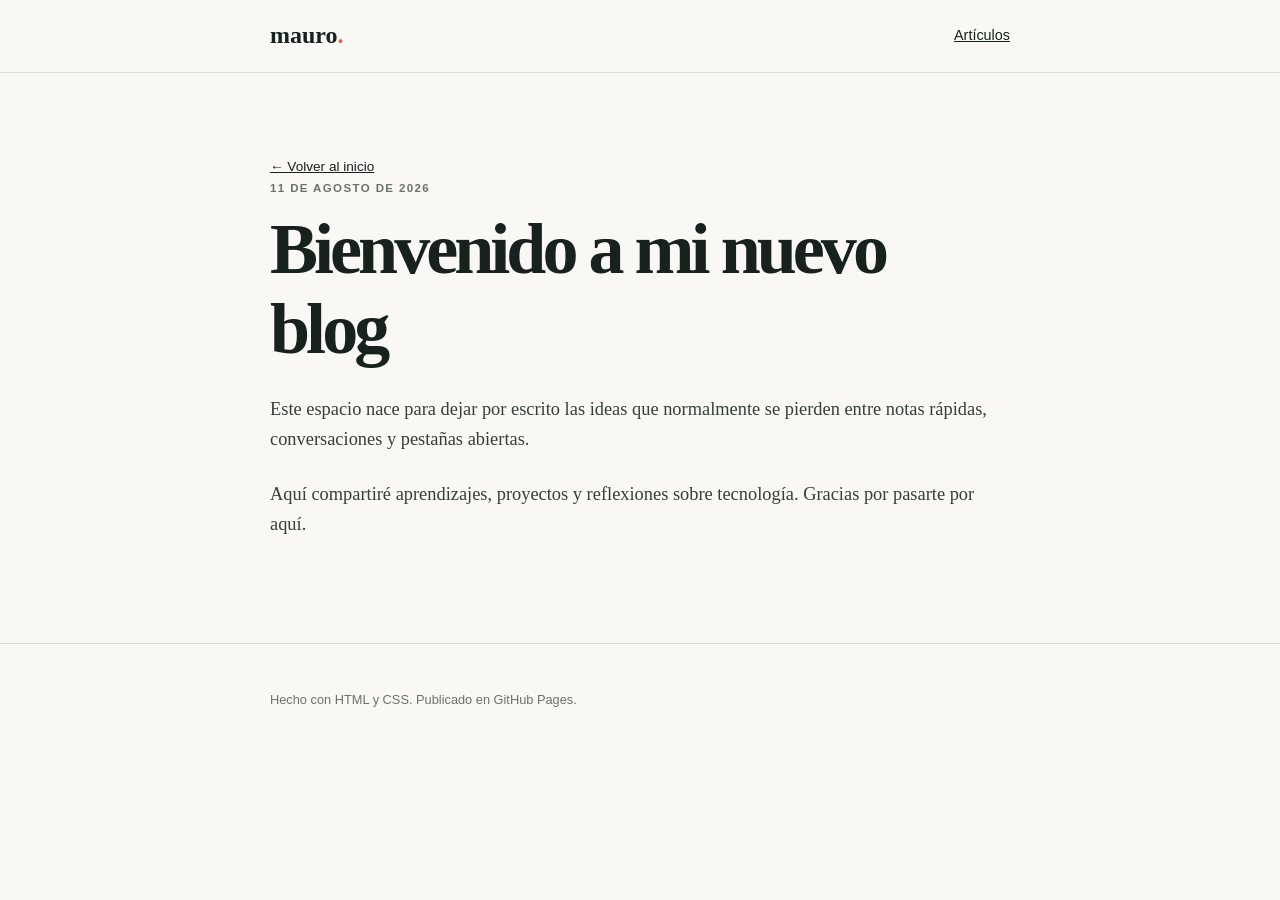
==== posts/bienvenido.html @ c7894869 "Create static blog" ====
<!doctype html>
<html lang="es">
  <head>
    <meta charset="UTF-8" />
    <meta name="viewport" content="width=device-width, initial-scale=1.0" />
    <meta name="description" content="Bienvenido al blog de Mauro." />
    <title>Bienvenido a mi nuevo blog · Mauro</title>
    <link rel="stylesheet" href="../assets/css/styles.css" />
  </head>
  <body>
    <header class="site-header">
      <nav class="container nav" aria-label="Navegación principal">
        <a class="brand" href="../">mauro<span>.</span></a>
        <a href="../#articulos">Artículos</a>
      </nav>
    </header>

    <main class="container article">
      <a class="back-link" href="../">← Volver al inicio</a>
      <p class="eyebrow">11 DE AGOSTO DE 2026</p>
      <h1>Bienvenido a mi nuevo blog</h1>
      <div class="article-content">
        <p>
          Este espacio nace para dejar por escrito las ideas que normalmente se pierden entre notas rápidas,
          conversaciones y pestañas abiertas.
        </p>
        <p>
          Aquí compartiré aprendizajes, proyectos y reflexiones sobre tecnología. Gracias por pasarte por aquí.
        </p>
      </div>
    </main>

    <footer class="site-footer">
      <div class="container">
        <p>Hecho con HTML y CSS. Publicado en GitHub Pages.</p>
      </div>
    </footer>
  </body>
</html>
---- assets/css/styles.css ----
:root {
  --ink: #17211d;
  --muted: #69736d;
  --paper: #f9f8f4;
  --accent: #e75d36;
  --line: #dddcd6;
  font-family: Georgia, "Times New Roman", serif;
  color: var(--ink);
  background: var(--paper);
}

* {
  box-sizing: border-box;
}

html {
  scroll-behavior: smooth;
}

body {
  margin: 0;
  line-height: 1.65;
}

a {
  color: inherit;
}

.container {
  width: min(100% - 2.5rem, 740px);
  margin: 0 auto;
}

.site-header {
  border-bottom: 1px solid var(--line);
  font-family: Arial, sans-serif;
}

.nav {
  display: flex;
  align-items: center;
  justify-content: space-between;
  min-height: 4.5rem;
  font-size: 0.9rem;
}

.brand {
  font-family: Georgia, serif;
  font-size: 1.5rem;
  font-weight: bold;
  text-decoration: none;
}

.brand span,
.read-more {
  color: var(--accent);
}

.hero {
  padding: 7rem 0 5rem;
}

.eyebrow,
.post-meta {
  margin: 0;
  color: var(--muted);
  font-family: Arial, sans-serif;
  font-size: 0.72rem;
  font-weight: bold;
  letter-spacing: 0.12em;
}

h1,
h2,
h3 {
  line-height: 1.12;
}

h1 {
  max-width: 620px;
  margin: 0.65rem 0 1.25rem;
  font-size: clamp(2.7rem, 8vw, 5.25rem);
  letter-spacing: -0.055em;
}

h2 {
  margin: 0.5rem 0 2rem;
  font-size: 2rem;
}

h3 {
  margin: 0.75rem 0;
  font-size: 1.65rem;
}

.intro {
  max-width: 540px;
  color: var(--muted);
  font-size: 1.2rem;
}

.posts {
  padding-bottom: 6rem;
}

.post-card {
  border-top: 1px solid var(--line);
  padding: 2rem 0;
}

.post-card p:not(.post-meta) {
  color: var(--muted);
}

.read-more {
  font-family: Arial, sans-serif;
  font-size: 0.85rem;
  font-weight: bold;
  text-decoration: none;
}

.read-more:hover,
.post-card h3 a:hover {
  text-decoration: underline;
}

.article {
  padding: 5rem 0;
}

.article h1 {
  font-size: clamp(2.5rem, 7vw, 4.5rem);
}

.article-content {
  color: #354038;
  font-size: 1.15rem;
}

.article-content p {
  margin: 1.5rem 0;
}

.back-link {
  font-family: Arial, sans-serif;
  font-size: 0.85rem;
}

.site-footer {
  border-top: 1px solid var(--line);
  color: var(--muted);
  font-family: Arial, sans-serif;
  font-size: 0.8rem;
  padding: 2rem 0;
}
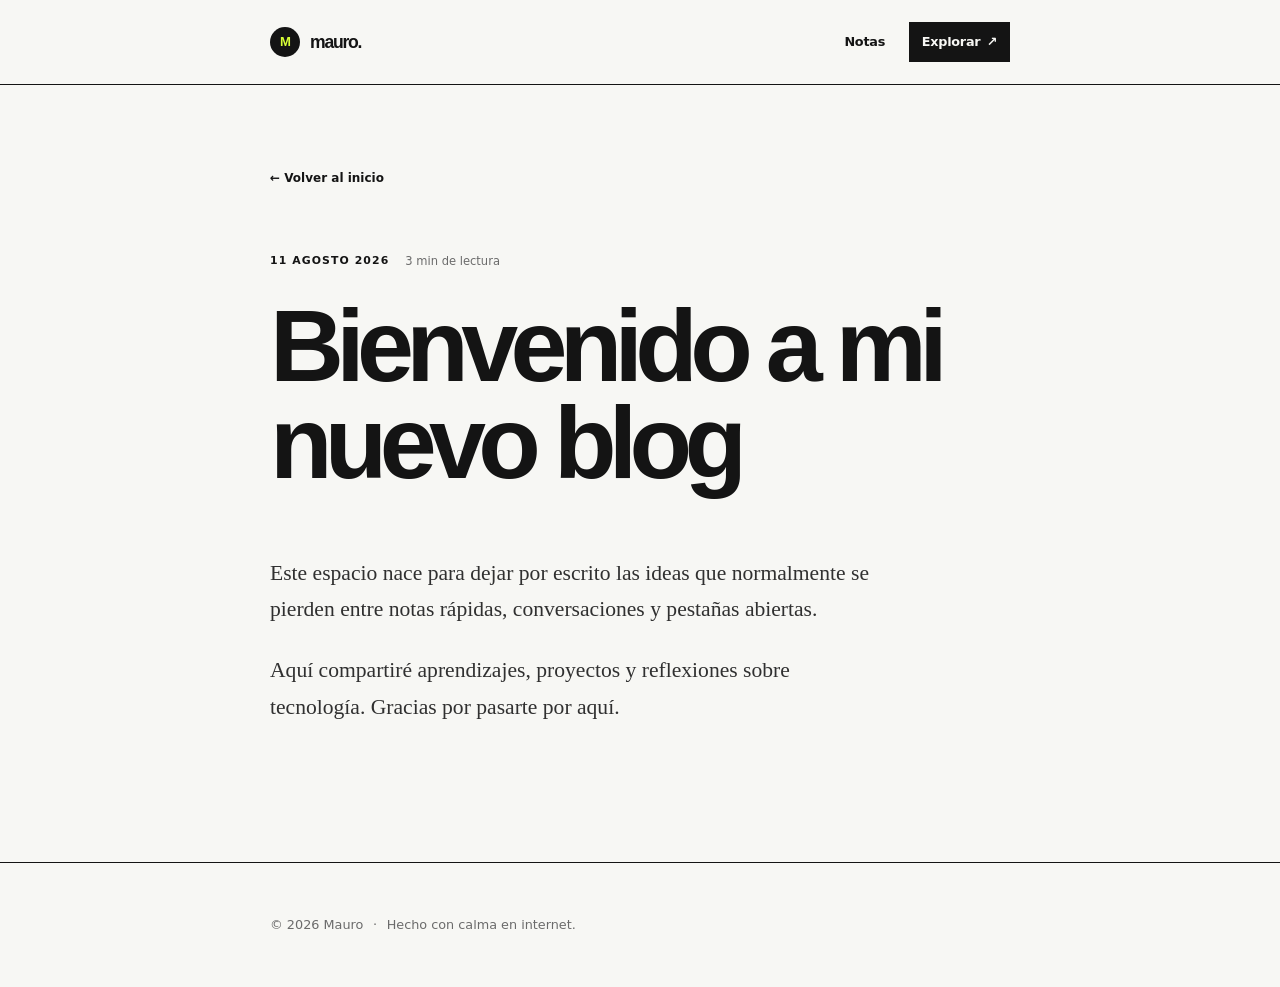
==== commit e89172a3: "Refresh blog visual theme" ====
--- a/posts/bienvenido.html
+++ b/posts/bienvenido.html
@@ -10,14 +10,23 @@
   <body>
     <header class="site-header">
       <nav class="container nav" aria-label="Navegación principal">
-        <a class="brand" href="../">mauro<span>.</span></a>
-        <a href="../#articulos">Artículos</a>
+        <a class="brand" href="../" aria-label="Inicio de Mauro">
+          <span class="brand-mark">M</span>
+          <span>mauro.</span>
+        </a>
+        <div class="nav-links">
+          <a href="../#articulos">Notas</a>
+          <a class="nav-cta" href="../#articulos">Explorar <span aria-hidden="true">↗</span></a>
+        </div>
       </nav>
     </header>
 
     <main class="container article">
       <a class="back-link" href="../">← Volver al inicio</a>
-      <p class="eyebrow">11 DE AGOSTO DE 2026</p>
+      <div class="article-meta">
+        <p class="eyebrow">11 AGOSTO 2026</p>
+        <p>3 min de lectura</p>
+      </div>
       <h1>Bienvenido a mi nuevo blog</h1>
       <div class="article-content">
         <p>
@@ -32,7 +41,7 @@
 
     <footer class="site-footer">
       <div class="container">
-        <p>Hecho con HTML y CSS. Publicado en GitHub Pages.</p>
+        <p>© 2026 Mauro <span>·</span> Hecho con calma en internet.</p>
       </div>
     </footer>
   </body>
--- a/assets/css/styles.css
+++ b/assets/css/styles.css
@@ -1,10 +1,12 @@
 :root {
-  --ink: #17211d;
-  --muted: #69736d;
-  --paper: #f9f8f4;
-  --accent: #e75d36;
-  --line: #dddcd6;
-  font-family: Georgia, "Times New Roman", serif;
+  --ink: #141414;
+  --muted: #6b6b6b;
+  --paper: #f7f7f4;
+  --accent: #d8ff36;
+  --line: #d8d8d3;
+  --display: "Arial Narrow", "Helvetica Neue", Arial, sans-serif;
+  --sans: Inter, ui-sans-serif, system-ui, -apple-system, BlinkMacSystemFont, "Segoe UI", sans-serif;
+  font-family: var(--sans);
   color: var(--ink);
   background: var(--paper);
 }
@@ -19,7 +21,7 @@
 
 body {
   margin: 0;
-  line-height: 1.65;
+  line-height: 1.5;
 }
 
 a {
@@ -32,109 +34,248 @@
 }
 
 .site-header {
-  border-bottom: 1px solid var(--line);
-  font-family: Arial, sans-serif;
+  border-bottom: 1px solid var(--ink);
 }
 
 .nav {
   display: flex;
   align-items: center;
   justify-content: space-between;
-  min-height: 4.5rem;
-  font-size: 0.9rem;
+  min-height: 5.25rem;
+  font-size: 0.8rem;
+  font-weight: 700;
+  letter-spacing: -0.02em;
 }
 
 .brand {
-  font-family: Georgia, serif;
-  font-size: 1.5rem;
-  font-weight: bold;
-  text-decoration: none;
-}
-
-.brand span,
-.read-more {
+  display: inline-flex;
+  align-items: center;
+  gap: 0.6rem;
+  font-family: var(--display);
+  font-size: 1.1rem;
+  font-weight: 800;
+  letter-spacing: -0.07em;
+  text-decoration: none;
+}
+
+.brand-mark {
+  display: grid;
+  width: 1.9rem;
+  height: 1.9rem;
+  place-items: center;
+  border-radius: 50%;
+  background: var(--ink);
   color: var(--accent);
+  font-size: 0.82rem;
+  letter-spacing: -0.05em;
+}
+
+.nav-links {
+  display: flex;
+  align-items: center;
+  gap: 1.5rem;
+}
+
+.nav-links a {
+  text-decoration: none;
+}
+
+.nav-cta {
+  display: inline-flex;
+  gap: 0.4rem;
+  align-items: center;
+  padding: 0.65rem 0.8rem;
+  background: var(--ink);
+  color: var(--paper);
 }
 
 .hero {
-  padding: 7rem 0 5rem;
+  display: flex;
+  flex-direction: column;
+  justify-content: center;
+  min-height: calc(100vh - 5.25rem);
+  padding: 6rem 0 5rem;
+}
+
+.hero-topline {
+  display: flex;
+  align-items: center;
+  justify-content: space-between;
+  margin-bottom: 1.7rem;
 }
 
 .eyebrow,
 .post-meta {
   margin: 0;
-  color: var(--muted);
-  font-family: Arial, sans-serif;
-  font-size: 0.72rem;
-  font-weight: bold;
-  letter-spacing: 0.12em;
+  font-size: 0.68rem;
+  font-weight: 750;
+  letter-spacing: 0.1em;
+}
+
+.status {
+  display: inline-flex;
+  align-items: center;
+  gap: 0.4rem;
+  color: var(--muted);
+  font-size: 0.7rem;
+  font-weight: 600;
+}
+
+.status span {
+  width: 0.45rem;
+  height: 0.45rem;
+  border-radius: 50%;
+  background: #64c94c;
 }
 
 h1,
 h2,
 h3 {
-  line-height: 1.12;
+  font-family: var(--display);
+  line-height: 0.94;
+  letter-spacing: -0.075em;
 }
 
 h1 {
-  max-width: 620px;
-  margin: 0.65rem 0 1.25rem;
-  font-size: clamp(2.7rem, 8vw, 5.25rem);
-  letter-spacing: -0.055em;
+  max-width: 720px;
+  margin: 0;
+  font-size: clamp(4rem, 11vw, 8.5rem);
+  font-weight: 800;
+}
+
+h1 em {
+  color: var(--muted);
+  font-family: Georgia, "Times New Roman", serif;
+  font-size: 0.92em;
+  font-weight: 400;
+  letter-spacing: -0.1em;
 }
 
 h2 {
-  margin: 0.5rem 0 2rem;
-  font-size: 2rem;
+  margin: 0.6rem 0 0;
+  font-size: clamp(2.25rem, 5vw, 3.65rem);
+}
+
+h2 span {
+  color: var(--muted);
+  font-size: 0.38em;
+  font-weight: 500;
+  vertical-align: top;
 }
 
 h3 {
-  margin: 0.75rem 0;
-  font-size: 1.65rem;
+  margin: 0.6rem 0 1rem;
+  font-size: clamp(2rem, 4vw, 3.3rem);
+  font-weight: 750;
 }
 
 .intro {
-  max-width: 540px;
-  color: var(--muted);
-  font-size: 1.2rem;
+  max-width: 440px;
+  margin: 2rem 0 0;
+  font-size: 1.05rem;
+  letter-spacing: -0.025em;
+}
+
+.hero-link {
+  display: inline-flex;
+  align-items: center;
+  gap: 0.7rem;
+  width: fit-content;
+  margin-top: 3.5rem;
+  border-bottom: 1px solid var(--ink);
+  padding-bottom: 0.4rem;
+  font-size: 0.78rem;
+  font-weight: 700;
+  text-decoration: none;
 }
 
 .posts {
-  padding-bottom: 6rem;
+  padding-bottom: 7rem;
+}
+
+.section-heading {
+  padding-bottom: 2.5rem;
 }
 
 .post-card {
   border-top: 1px solid var(--line);
-  padding: 2rem 0;
+}
+
+.post-card-link {
+  display: grid;
+  grid-template-columns: 3rem 1fr auto;
+  gap: 1.25rem;
+  align-items: start;
+  padding: 2.5rem 0;
+  text-decoration: none;
+  transition: background 180ms ease, padding 180ms ease;
+}
+
+.post-card-link:hover {
+  padding-right: 0.6rem;
+  padding-left: 0.6rem;
+  background: var(--accent);
 }
 
 .post-card p:not(.post-meta) {
-  color: var(--muted);
-}
-
-.read-more {
-  font-family: Arial, sans-serif;
-  font-size: 0.85rem;
-  font-weight: bold;
-  text-decoration: none;
-}
-
-.read-more:hover,
-.post-card h3 a:hover {
-  text-decoration: underline;
+  max-width: 500px;
+  margin: 0;
+  color: var(--muted);
+  font-size: 0.98rem;
+}
+
+.post-number {
+  color: var(--muted);
+  font-size: 0.72rem;
+  font-weight: 700;
+}
+
+.post-arrow {
+  display: grid;
+  width: 2.4rem;
+  height: 2.4rem;
+  place-items: center;
+  border: 1px solid var(--ink);
+  border-radius: 50%;
+  font-size: 1.1rem;
+  transition: background 180ms ease, color 180ms ease;
+}
+
+.post-card-link:hover .post-arrow {
+  background: var(--ink);
+  color: var(--accent);
 }
 
 .article {
-  padding: 5rem 0;
+  max-width: 820px;
+  padding: 5rem 0 7rem;
 }
 
 .article h1 {
-  font-size: clamp(2.5rem, 7vw, 4.5rem);
+  max-width: 780px;
+  margin: 1.75rem 0 4rem;
+  font-size: clamp(3.25rem, 8vw, 6.5rem);
+}
+
+.article-meta {
+  display: flex;
+  align-items: center;
+  gap: 1rem;
+  margin-top: 4rem;
+}
+
+.article-meta p:last-child {
+  margin: 0;
+  color: var(--muted);
+  font-size: 0.72rem;
 }
 
 .article-content {
-  color: #354038;
-  font-size: 1.15rem;
+  max-width: 600px;
+  color: #303030;
+  font-family: Georgia, "Times New Roman", serif;
+  font-size: clamp(1.15rem, 2vw, 1.35rem);
+  line-height: 1.7;
 }
 
 .article-content p {
@@ -142,14 +283,55 @@
 }
 
 .back-link {
-  font-family: Arial, sans-serif;
-  font-size: 0.85rem;
+  font-size: 0.75rem;
+  font-weight: 700;
+  text-decoration: none;
+}
+
+.back-link:hover {
+  text-decoration: underline;
 }
 
 .site-footer {
-  border-top: 1px solid var(--line);
-  color: var(--muted);
-  font-family: Arial, sans-serif;
+  border-top: 1px solid var(--ink);
+  color: var(--muted);
   font-size: 0.8rem;
-  padding: 2rem 0;
-}
+  padding: 2.5rem 0;
+}
+
+.site-footer span {
+  padding: 0 0.35rem;
+}
+
+@media (max-width: 560px) {
+  .nav-links > a:first-child {
+    display: none;
+  }
+
+  .nav-cta {
+    padding: 0.55rem 0.65rem;
+  }
+
+  .hero {
+    min-height: 40rem;
+    padding: 5rem 0 4rem;
+  }
+
+  .post-card-link {
+    grid-template-columns: 2rem 1fr;
+    gap: 0.75rem;
+  }
+
+  .post-arrow {
+    grid-column: 2;
+    grid-row: 3;
+  }
+
+  .article {
+    padding-top: 3.5rem;
+  }
+
+  .article-meta {
+    margin-top: 3.5rem;
+  }
+}
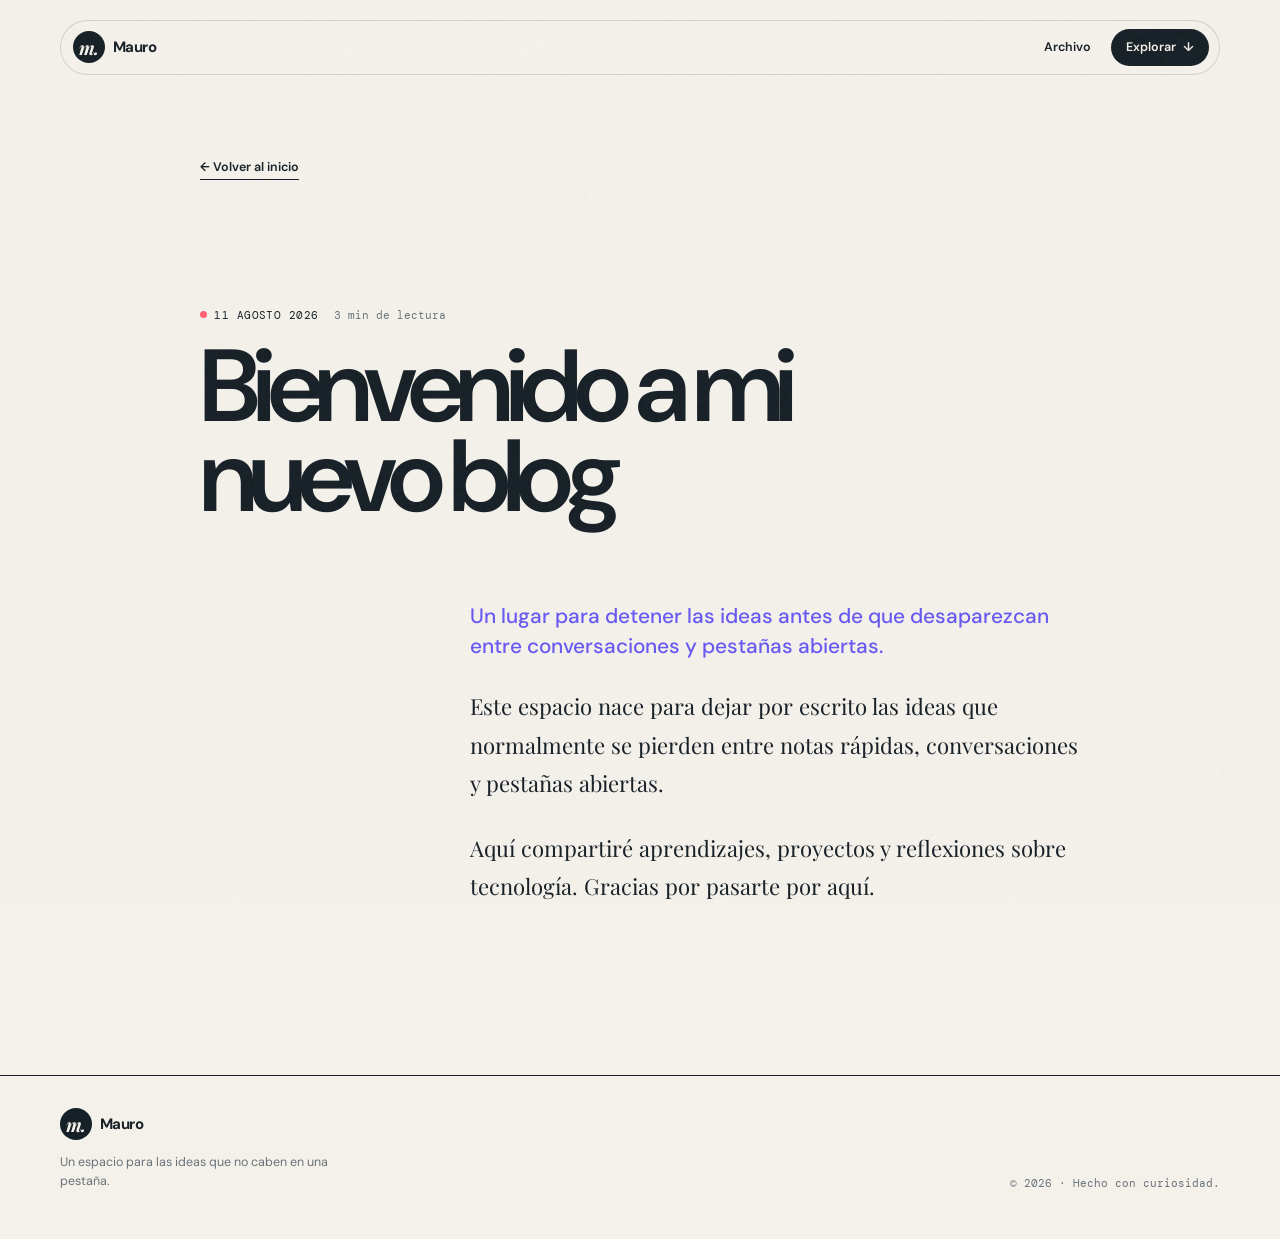
==== commit 8bb577fd: "Build interactive blog experience" ====
--- a/posts/bienvenido.html
+++ b/posts/bienvenido.html
@@ -6,29 +6,36 @@
     <meta name="description" content="Bienvenido al blog de Mauro." />
     <title>Bienvenido a mi nuevo blog · Mauro</title>
     <link rel="stylesheet" href="../assets/css/styles.css" />
+    <script src="../assets/js/main.js" defer></script>
   </head>
-  <body>
+  <body class="article-page">
+    <div class="noise" aria-hidden="true"></div>
     <header class="site-header">
       <nav class="container nav" aria-label="Navegación principal">
         <a class="brand" href="../" aria-label="Inicio de Mauro">
-          <span class="brand-mark">M</span>
-          <span>mauro.</span>
+          <span class="brand-mark">m.</span>
+          <span>Mauro</span>
         </a>
         <div class="nav-links">
-          <a href="../#articulos">Notas</a>
-          <a class="nav-cta" href="../#articulos">Explorar <span aria-hidden="true">↗</span></a>
+          <a href="../#articulos">Archivo</a>
+          <a class="nav-cta" href="../#articulos">Explorar <span aria-hidden="true">↓</span></a>
         </div>
       </nav>
     </header>
 
     <main class="container article">
-      <a class="back-link" href="../">← Volver al inicio</a>
-      <div class="article-meta">
-        <p class="eyebrow">11 AGOSTO 2026</p>
-        <p>3 min de lectura</p>
+      <a class="back-link magnetic" href="../">← Volver al inicio</a>
+      <div class="article-hero reveal">
+        <div class="article-meta">
+          <p class="eyebrow"><span class="live-dot"></span> 11 AGOSTO 2026</p>
+          <p>3 min de lectura</p>
+        </div>
+        <h1>Bienvenido a mi nuevo blog</h1>
       </div>
-      <h1>Bienvenido a mi nuevo blog</h1>
-      <div class="article-content">
+      <div class="article-content reveal">
+        <p class="lead">
+          Un lugar para detener las ideas antes de que desaparezcan entre conversaciones y pestañas abiertas.
+        </p>
         <p>
           Este espacio nace para dejar por escrito las ideas que normalmente se pierden entre notas rápidas,
           conversaciones y pestañas abiertas.
@@ -41,7 +48,11 @@
 
     <footer class="site-footer">
       <div class="container">
-        <p>© 2026 Mauro <span>·</span> Hecho con calma en internet.</p>
+        <div>
+          <a class="brand" href="../"><span class="brand-mark">m.</span><span>Mauro</span></a>
+          <p>Un espacio para las ideas que no caben en una pestaña.</p>
+        </div>
+        <p>© 2026 · Hecho con curiosidad.</p>
       </div>
     </footer>
   </body>
--- a/assets/css/styles.css
+++ b/assets/css/styles.css
@@ -1,14 +1,20 @@
+@import url("https://fonts.googleapis.com/css2?family=DM+Mono:wght@400;500&family=DM+Sans:opsz,wght@9..40,400;9..40,500;9..40,600;9..40,700&family=Playfair+Display:ital,wght@0,500;0,600;1,500;1,600&display=swap");
+
 :root {
-  --ink: #141414;
-  --muted: #6b6b6b;
-  --paper: #f7f7f4;
-  --accent: #d8ff36;
-  --line: #d8d8d3;
-  --display: "Arial Narrow", "Helvetica Neue", Arial, sans-serif;
-  --sans: Inter, ui-sans-serif, system-ui, -apple-system, BlinkMacSystemFont, "Segoe UI", sans-serif;
-  font-family: var(--sans);
+  --ink: #172026;
+  --paper: #f4f1eb;
+  --peach: #ffd7c9;
+  --violet: #6758f2;
+  --pink: #ff6174;
+  --lime: #cefa67;
+  --muted: #697279;
+  --line: rgba(23, 32, 38, 0.15);
+  --mono: "DM Mono", monospace;
+  --sans: "DM Sans", sans-serif;
+  --serif: "Playfair Display", Georgia, serif;
   color: var(--ink);
   background: var(--paper);
+  font-family: var(--sans);
 }
 
 * {
@@ -20,318 +26,619 @@
 }
 
 body {
+  min-width: 320px;
   margin: 0;
-  line-height: 1.5;
+  overflow-x: hidden;
 }
 
 a {
   color: inherit;
 }
 
+.noise {
+  position: fixed;
+  z-index: 10;
+  inset: 0;
+  pointer-events: none;
+  opacity: 0.045;
+  background-image: url("data:image/svg+xml,%3Csvg viewBox='0 0 180 180' xmlns='http://www.w3.org/2000/svg'%3E%3Cfilter id='n'%3E%3CfeTurbulence type='fractalNoise' baseFrequency='.9' numOctaves='4' stitchTiles='stitch'/%3E%3C/filter%3E%3Crect width='100%25' height='100%25' filter='url(%23n)' opacity='.7'/%3E%3C/svg%3E");
+}
+
 .container {
-  width: min(100% - 2.5rem, 740px);
+  width: min(100% - 3rem, 1160px);
   margin: 0 auto;
 }
 
 .site-header {
-  border-bottom: 1px solid var(--ink);
+  position: relative;
+  z-index: 2;
+  padding-top: 1.25rem;
 }
 
 .nav {
   display: flex;
   align-items: center;
   justify-content: space-between;
-  min-height: 5.25rem;
-  font-size: 0.8rem;
-  font-weight: 700;
-  letter-spacing: -0.02em;
+  border: 1px solid var(--line);
+  border-radius: 999px;
+  padding: 0.5rem 0.6rem 0.5rem 0.75rem;
+  background: rgba(244, 241, 235, 0.74);
+  backdrop-filter: blur(14px);
 }
 
 .brand {
   display: inline-flex;
   align-items: center;
-  gap: 0.6rem;
-  font-family: var(--display);
-  font-size: 1.1rem;
-  font-weight: 800;
-  letter-spacing: -0.07em;
+  gap: 0.5rem;
+  font-size: 0.94rem;
+  font-weight: 700;
+  letter-spacing: -0.04em;
   text-decoration: none;
 }
 
 .brand-mark {
   display: grid;
-  width: 1.9rem;
-  height: 1.9rem;
+  width: 2rem;
+  height: 2rem;
   place-items: center;
   border-radius: 50%;
   background: var(--ink);
-  color: var(--accent);
-  font-size: 0.82rem;
-  letter-spacing: -0.05em;
+  color: var(--paper);
+  font-family: var(--serif);
+  font-size: 1.15rem;
+  font-style: italic;
 }
 
 .nav-links {
   display: flex;
   align-items: center;
-  gap: 1.5rem;
-}
-
-.nav-links a {
+  gap: 1.25rem;
+  font-size: 0.78rem;
+  font-weight: 600;
+}
+
+.nav-links > a:not(.nav-cta) {
   text-decoration: none;
 }
 
 .nav-cta {
   display: inline-flex;
-  gap: 0.4rem;
-  align-items: center;
-  padding: 0.65rem 0.8rem;
+  gap: 0.45rem;
+  align-items: center;
+  border-radius: 999px;
+  padding: 0.65rem 0.95rem;
   background: var(--ink);
   color: var(--paper);
+  text-decoration: none;
+  transition: background 180ms ease, transform 180ms ease;
+}
+
+.nav-cta:hover {
+  background: var(--violet);
+  transform: translateY(-2px);
 }
 
 .hero {
-  display: flex;
-  flex-direction: column;
-  justify-content: center;
-  min-height: calc(100vh - 5.25rem);
-  padding: 6rem 0 5rem;
-}
-
-.hero-topline {
-  display: flex;
-  align-items: center;
-  justify-content: space-between;
-  margin-bottom: 1.7rem;
+  display: grid;
+  grid-template-columns: 1.08fr 0.92fr;
+  gap: clamp(2rem, 7vw, 8rem);
+  align-items: center;
+  min-height: min(800px, calc(100vh - 5rem));
+  padding: 6rem 0;
 }
 
 .eyebrow,
 .post-meta {
+  display: flex;
+  align-items: center;
+  gap: 0.45rem;
   margin: 0;
-  font-size: 0.68rem;
-  font-weight: 750;
-  letter-spacing: 0.1em;
-}
-
-.status {
-  display: inline-flex;
-  align-items: center;
-  gap: 0.4rem;
-  color: var(--muted);
-  font-size: 0.7rem;
-  font-weight: 600;
-}
-
-.status span {
+  font-family: var(--mono);
+  font-size: 0.67rem;
+  letter-spacing: 0.04em;
+}
+
+.live-dot {
+  display: inline-block;
   width: 0.45rem;
   height: 0.45rem;
   border-radius: 50%;
-  background: #64c94c;
+  background: var(--pink);
+  box-shadow: 0 0 0 0 rgba(255, 97, 116, 0.65);
+  animation: pulse 2s infinite;
 }
 
 h1,
 h2,
-h3 {
-  font-family: var(--display);
-  line-height: 0.94;
-  letter-spacing: -0.075em;
+h3,
+p {
+  margin-top: 0;
 }
 
 h1 {
-  max-width: 720px;
-  margin: 0;
-  font-size: clamp(4rem, 11vw, 8.5rem);
-  font-weight: 800;
-}
-
-h1 em {
+  max-width: 650px;
+  margin: 1.2rem 0 1.8rem;
+  font-size: clamp(3.75rem, 7.4vw, 7rem);
+  font-weight: 600;
+  letter-spacing: -0.08em;
+  line-height: 0.88;
+}
+
+h1 span,
+h2 em {
+  font-family: var(--serif);
+  font-weight: 500;
+  letter-spacing: -0.09em;
+}
+
+.intro {
+  max-width: 420px;
   color: var(--muted);
-  font-family: Georgia, "Times New Roman", serif;
-  font-size: 0.92em;
-  font-weight: 400;
-  letter-spacing: -0.1em;
-}
-
-h2 {
-  margin: 0.6rem 0 0;
-  font-size: clamp(2.25rem, 5vw, 3.65rem);
-}
-
-h2 span {
-  color: var(--muted);
-  font-size: 0.38em;
-  font-weight: 500;
-  vertical-align: top;
-}
-
-h3 {
-  margin: 0.6rem 0 1rem;
-  font-size: clamp(2rem, 4vw, 3.3rem);
-  font-weight: 750;
-}
-
-.intro {
-  max-width: 440px;
-  margin: 2rem 0 0;
   font-size: 1.05rem;
   letter-spacing: -0.025em;
+  line-height: 1.55;
 }
 
 .hero-link {
   display: inline-flex;
   align-items: center;
-  gap: 0.7rem;
-  width: fit-content;
-  margin-top: 3.5rem;
+  gap: 0.65rem;
+  margin-top: 1.4rem;
+  border-radius: 999px;
+  padding: 0.9rem 1.15rem;
+  background: var(--violet);
+  color: white;
+  font-size: 0.82rem;
+  font-weight: 600;
+  text-decoration: none;
+  transition: box-shadow 180ms ease, transform 180ms ease;
+}
+
+.hero-link span {
+  font-size: 1rem;
+}
+
+.hero-link:hover {
+  box-shadow: 5px 6px 0 var(--ink);
+}
+
+.hero-art {
+  position: relative;
+  aspect-ratio: 1 / 1.1;
+  overflow: hidden;
+  border-radius: 42% 58% 47% 53% / 48% 43% 57% 52%;
+  background: var(--peach);
+  transform: rotate(4deg);
+  transition: border-radius 800ms ease, transform 800ms ease;
+}
+
+.hero-art:hover {
+  border-radius: 59% 41% 61% 39% / 39% 57% 43% 61%;
+  transform: rotate(-2deg) scale(1.02);
+}
+
+.orb {
+  position: absolute;
+  border-radius: 50%;
+  filter: blur(0.2px);
+}
+
+.orb-one {
+  top: 8%;
+  right: 9%;
+  width: 59%;
+  aspect-ratio: 1;
+  background: var(--violet);
+  box-shadow: inset -20px -25px 30px rgba(19, 14, 103, 0.24);
+  animation: float 8s ease-in-out infinite;
+}
+
+.orb-two {
+  bottom: -5%;
+  left: -9%;
+  width: 65%;
+  aspect-ratio: 1;
+  background: var(--lime);
+  box-shadow: inset -15px -20px 30px rgba(91, 113, 20, 0.24);
+  animation: float 10s ease-in-out -4s infinite reverse;
+}
+
+.orb-three {
+  top: 43%;
+  left: 35%;
+  width: 19%;
+  aspect-ratio: 1;
+  background: var(--pink);
+  box-shadow: 0 5px 30px rgba(255, 97, 116, 0.55);
+  animation: float 6s ease-in-out -2s infinite;
+}
+
+.orbit {
+  position: absolute;
+  top: 25%;
+  left: 16%;
+  width: 72%;
+  aspect-ratio: 1;
+  border: 1px solid rgba(23, 32, 38, 0.45);
+  border-radius: 50%;
+  transform: rotate(-20deg);
+  animation: spin 24s linear infinite;
+}
+
+.art-label {
+  position: absolute;
+  z-index: 1;
+  font-family: var(--mono);
+  font-size: 0.68rem;
+  line-height: 1.25;
+}
+
+.art-label-top {
+  top: 9%;
+  left: 10%;
+}
+
+.art-label-bottom {
+  right: 11%;
+  bottom: 9%;
+  writing-mode: vertical-rl;
+}
+
+.ticker {
+  overflow: hidden;
+  border-top: 1px solid var(--ink);
   border-bottom: 1px solid var(--ink);
-  padding-bottom: 0.4rem;
-  font-size: 0.78rem;
-  font-weight: 700;
-  text-decoration: none;
+  padding: 1rem 0;
+  background: var(--lime);
+  white-space: nowrap;
+}
+
+.ticker-track {
+  display: inline-flex;
+  align-items: center;
+  gap: 2.1rem;
+  min-width: max-content;
+  animation: ticker 24s linear infinite;
+  font-family: var(--mono);
+  font-size: 0.77rem;
+}
+
+.ticker i {
+  color: var(--pink);
+  font-size: 1rem;
+  font-style: normal;
 }
 
 .posts {
-  padding-bottom: 7rem;
+  padding: 9rem 0 10rem;
 }
 
 .section-heading {
-  padding-bottom: 2.5rem;
-}
-
-.post-card {
-  border-top: 1px solid var(--line);
+  display: flex;
+  align-items: end;
+  justify-content: space-between;
+  border-bottom: 1px solid var(--line);
+  padding-bottom: 1.8rem;
+}
+
+h2 {
+  margin: 0.8rem 0 0;
+  font-size: clamp(2.6rem, 5vw, 4.75rem);
+  font-weight: 600;
+  letter-spacing: -0.08em;
+  line-height: 0.9;
+}
+
+.article-count {
+  color: var(--muted);
+  font-family: var(--mono);
+  font-size: 0.7rem;
 }
 
 .post-card-link {
   display: grid;
-  grid-template-columns: 3rem 1fr auto;
-  gap: 1.25rem;
-  align-items: start;
-  padding: 2.5rem 0;
+  grid-template-columns: minmax(220px, 0.7fr) 1.3fr;
+  gap: clamp(1.5rem, 5vw, 5rem);
+  align-items: center;
+  padding: 2.2rem 0;
   text-decoration: none;
-  transition: background 180ms ease, padding 180ms ease;
-}
-
-.post-card-link:hover {
-  padding-right: 0.6rem;
-  padding-left: 0.6rem;
-  background: var(--accent);
-}
-
-.post-card p:not(.post-meta) {
-  max-width: 500px;
+}
+
+.post-visual {
+  position: relative;
+  display: flex;
+  min-height: 245px;
+  overflow: hidden;
+  flex-direction: column;
+  justify-content: space-between;
+  border-radius: 1.2rem;
+  padding: 1.2rem;
+  background: var(--ink);
+  color: var(--paper);
+  transition: border-radius 400ms ease, transform 400ms cubic-bezier(.2,.8,.2,1);
+}
+
+.post-card-link:hover .post-visual {
+  border-radius: 50% 1.2rem 1.2rem 1.2rem;
+  transform: rotate(-2deg) scale(1.03);
+}
+
+.post-visual > span {
+  position: relative;
+  z-index: 1;
+  font-family: var(--mono);
+  font-size: 0.72rem;
+}
+
+.post-visual p {
+  position: relative;
+  z-index: 1;
   margin: 0;
+  font-family: var(--mono);
+  font-size: 0.66rem;
+  line-height: 1.35;
+}
+
+.mini-orb {
+  position: absolute;
+  top: 14%;
+  right: 9%;
+  width: 63%;
+  aspect-ratio: 1;
+  border-radius: 50%;
+  background: radial-gradient(circle at 35% 30%, #ff9fab, var(--pink) 42%, #bf2843);
+  transition: transform 500ms cubic-bezier(.2,.8,.2,1);
+}
+
+.post-card-link:hover .mini-orb {
+  transform: scale(1.2) translate(-8%, 6%);
+}
+
+.post-meta {
+  color: var(--violet);
+}
+
+h3 {
+  max-width: 540px;
+  margin: 0.8rem 0 1.1rem;
+  font-size: clamp(2rem, 3.6vw, 3.5rem);
+  font-weight: 600;
+  letter-spacing: -0.07em;
+  line-height: 0.95;
+}
+
+.post-content > p:not(.post-meta) {
+  max-width: 460px;
+  margin-bottom: 1.3rem;
   color: var(--muted);
   font-size: 0.98rem;
-}
-
-.post-number {
+  line-height: 1.55;
+}
+
+.read-more {
+  display: inline-flex;
+  align-items: center;
+  gap: 0.5rem;
+  font-size: 0.8rem;
+  font-weight: 700;
+}
+
+.read-more b {
+  display: grid;
+  width: 1.6rem;
+  height: 1.6rem;
+  place-items: center;
+  border-radius: 50%;
+  background: var(--ink);
+  color: white;
+  transition: transform 180ms ease, background 180ms ease;
+}
+
+.post-card-link:hover .read-more b {
+  background: var(--violet);
+  transform: translateX(4px);
+}
+
+.site-footer {
+  border-top: 1px solid var(--ink);
+  padding: 2rem 0 3rem;
+}
+
+.site-footer > .container {
+  display: flex;
+  align-items: end;
+  justify-content: space-between;
+  gap: 2rem;
+}
+
+.site-footer p {
+  max-width: 280px;
+  margin: 0.8rem 0 0;
   color: var(--muted);
-  font-size: 0.72rem;
-  font-weight: 700;
-}
-
-.post-arrow {
-  display: grid;
-  width: 2.4rem;
-  height: 2.4rem;
-  place-items: center;
-  border: 1px solid var(--ink);
-  border-radius: 50%;
-  font-size: 1.1rem;
-  transition: background 180ms ease, color 180ms ease;
-}
-
-.post-card-link:hover .post-arrow {
-  background: var(--ink);
-  color: var(--accent);
+  font-size: 0.78rem;
+  line-height: 1.5;
+}
+
+.site-footer > .container > p {
+  font-family: var(--mono);
+  font-size: 0.67rem;
+  text-align: right;
 }
 
 .article {
-  max-width: 820px;
-  padding: 5rem 0 7rem;
-}
-
-.article h1 {
-  max-width: 780px;
-  margin: 1.75rem 0 4rem;
-  font-size: clamp(3.25rem, 8vw, 6.5rem);
+  max-width: 880px;
+  padding: 5rem 0 9rem;
+}
+
+.back-link {
+  display: inline-block;
+  border-bottom: 1px solid var(--ink);
+  padding-bottom: 0.25rem;
+  font-size: 0.78rem;
+  font-weight: 600;
+  text-decoration: none;
+}
+
+.article-hero {
+  max-width: 830px;
+  padding: 8rem 0 5rem;
 }
 
 .article-meta {
   display: flex;
-  align-items: center;
   gap: 1rem;
-  margin-top: 4rem;
+  align-items: center;
 }
 
 .article-meta p:last-child {
   margin: 0;
   color: var(--muted);
-  font-size: 0.72rem;
+  font-family: var(--mono);
+  font-size: 0.67rem;
+}
+
+.article h1 {
+  max-width: 800px;
+  margin-bottom: 0;
+  font-size: clamp(3.5rem, 8vw, 7rem);
 }
 
 .article-content {
-  max-width: 600px;
-  color: #303030;
-  font-family: Georgia, "Times New Roman", serif;
-  font-size: clamp(1.15rem, 2vw, 1.35rem);
-  line-height: 1.7;
+  max-width: 610px;
+  margin-left: auto;
+  font-family: var(--serif);
+  font-size: clamp(1.18rem, 2vw, 1.38rem);
+  line-height: 1.75;
 }
 
 .article-content p {
-  margin: 1.5rem 0;
-}
-
-.back-link {
-  font-size: 0.75rem;
-  font-weight: 700;
-  text-decoration: none;
-}
-
-.back-link:hover {
-  text-decoration: underline;
-}
-
-.site-footer {
-  border-top: 1px solid var(--ink);
-  color: var(--muted);
-  font-size: 0.8rem;
-  padding: 2.5rem 0;
-}
-
-.site-footer span {
-  padding: 0 0.35rem;
-}
-
-@media (max-width: 560px) {
+  margin-bottom: 1.6rem;
+}
+
+.article-content .lead {
+  color: var(--violet);
+  font-family: var(--sans);
+  font-size: 1.3rem;
+  font-weight: 500;
+  line-height: 1.45;
+}
+
+.reveal {
+  opacity: 0;
+  transform: translateY(28px);
+  transition: opacity 700ms ease, transform 700ms cubic-bezier(.2,.65,.25,1);
+}
+
+.reveal.is-visible {
+  opacity: 1;
+  transform: none;
+}
+
+.magnetic {
+  transition: transform 180ms ease-out, box-shadow 180ms ease;
+}
+
+@keyframes float {
+  0%, 100% { transform: translate3d(0, 0, 0); }
+  50% { transform: translate3d(-7px, 16px, 0); }
+}
+
+@keyframes spin {
+  to { transform: rotate(340deg); }
+}
+
+@keyframes pulse {
+  70% { box-shadow: 0 0 0 7px rgba(255, 97, 116, 0); }
+  100% { box-shadow: 0 0 0 0 rgba(255, 97, 116, 0); }
+}
+
+@keyframes ticker {
+  to { transform: translateX(-50%); }
+}
+
+@media (max-width: 700px) {
+  .container {
+    width: min(100% - 2rem, 1160px);
+  }
+
+  .hero {
+    grid-template-columns: 1fr;
+    gap: 3.5rem;
+    min-height: auto;
+    padding: 4.5rem 0 5rem;
+  }
+
+  .hero-art {
+    width: min(100%, 430px);
+    margin: 0 auto;
+  }
+
+  .posts {
+    padding: 6rem 0 7rem;
+  }
+
+  .post-card-link {
+    grid-template-columns: 1fr;
+    gap: 1.75rem;
+  }
+
+  .post-visual {
+    min-height: 210px;
+  }
+
+  .article {
+    padding-top: 3.5rem;
+  }
+
+  .article-hero {
+    padding: 5.5rem 0 3.5rem;
+  }
+
+  .article-content {
+    margin-left: 0;
+  }
+}
+
+@media (max-width: 440px) {
   .nav-links > a:first-child {
     display: none;
   }
 
+  .nav {
+    padding-left: 0.55rem;
+  }
+
   .nav-cta {
-    padding: 0.55rem 0.65rem;
-  }
-
-  .hero {
-    min-height: 40rem;
-    padding: 5rem 0 4rem;
-  }
-
-  .post-card-link {
-    grid-template-columns: 2rem 1fr;
-    gap: 0.75rem;
-  }
-
-  .post-arrow {
-    grid-column: 2;
-    grid-row: 3;
-  }
-
-  .article {
-    padding-top: 3.5rem;
-  }
-
-  .article-meta {
-    margin-top: 3.5rem;
-  }
-}
+    padding: 0.58rem 0.76rem;
+  }
+
+  h1 {
+    font-size: clamp(3.35rem, 16vw, 4.5rem);
+  }
+
+  .section-heading {
+    align-items: start;
+    flex-direction: column;
+    gap: 1rem;
+  }
+
+  .site-footer > .container {
+    align-items: start;
+    flex-direction: column;
+  }
+
+  .site-footer > .container > p {
+    text-align: left;
+  }
+}
+
+@media (prefers-reduced-motion: reduce) {
+  *,
+  *::before,
+  *::after {
+    scroll-behavior: auto !important;
+    animation-duration: 0.01ms !important;
+    animation-iteration-count: 1 !important;
+    transition-duration: 0.01ms !important;
+  }
+}
